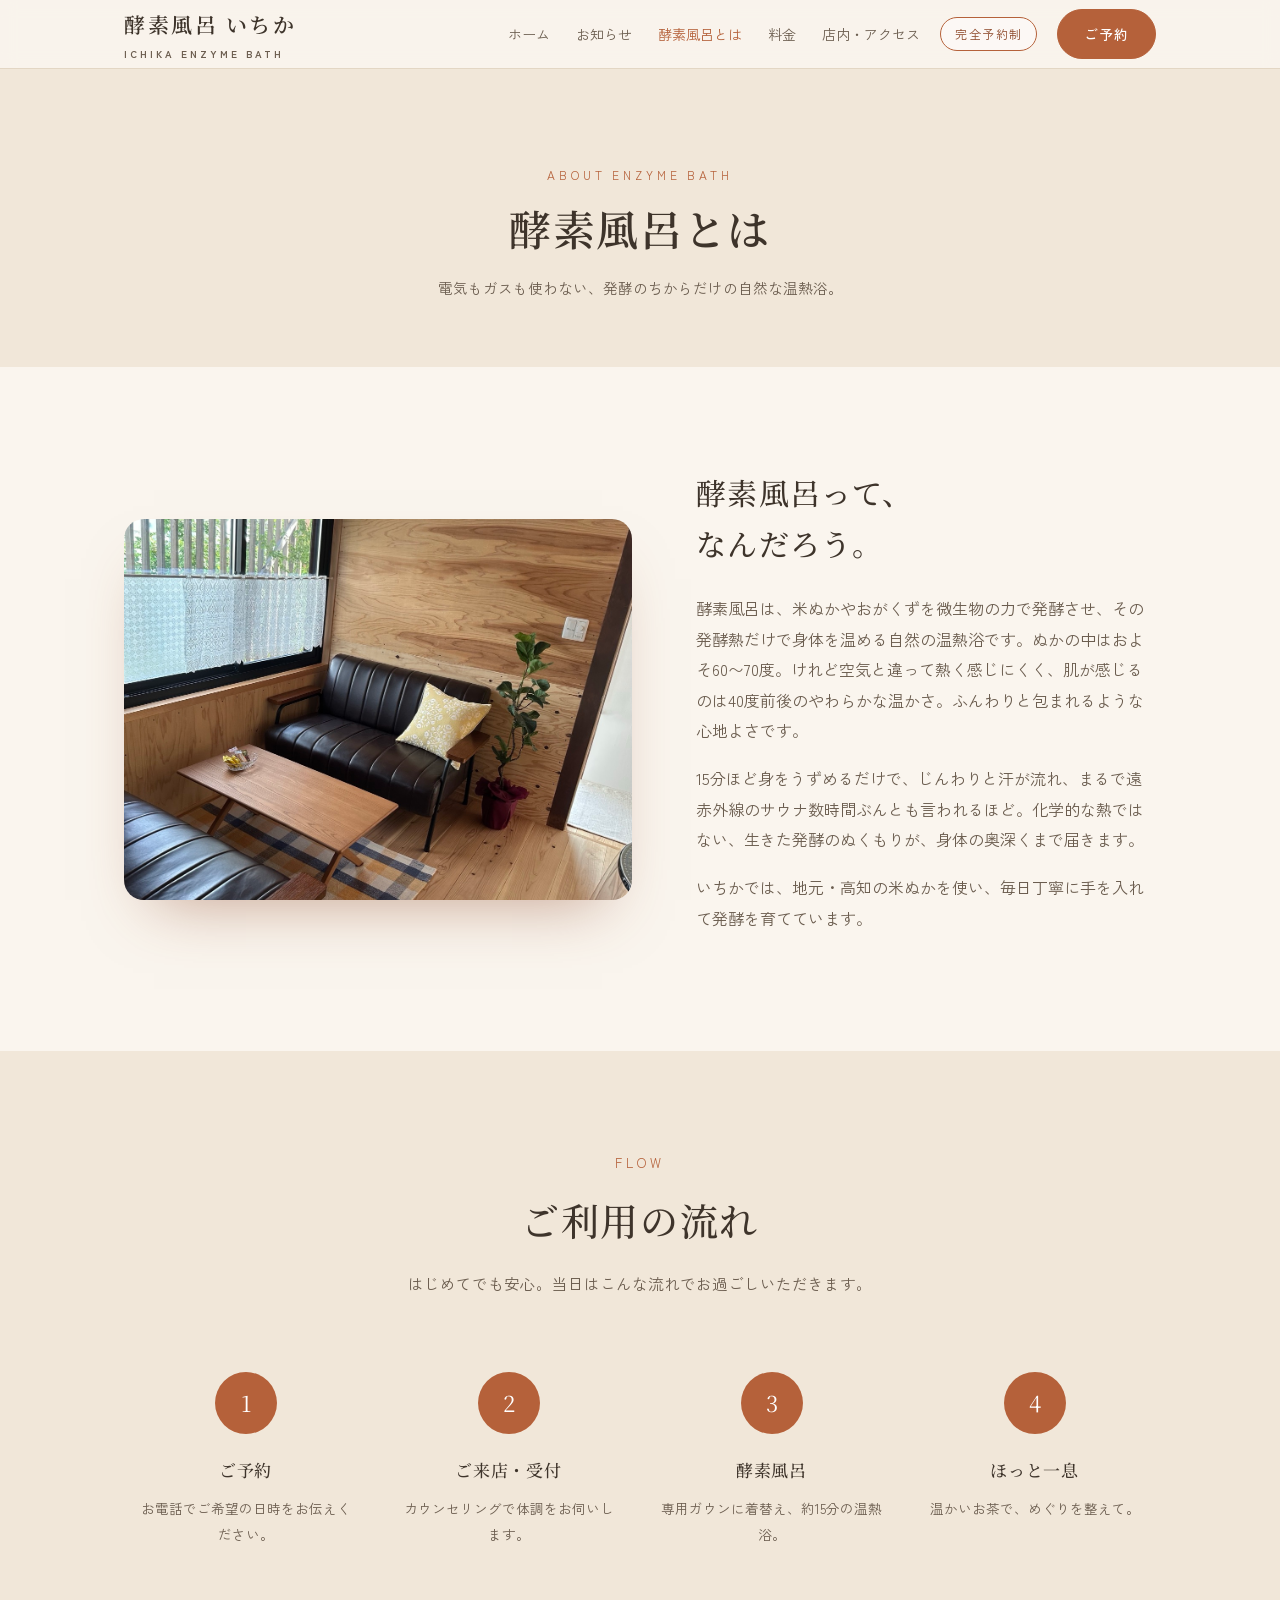
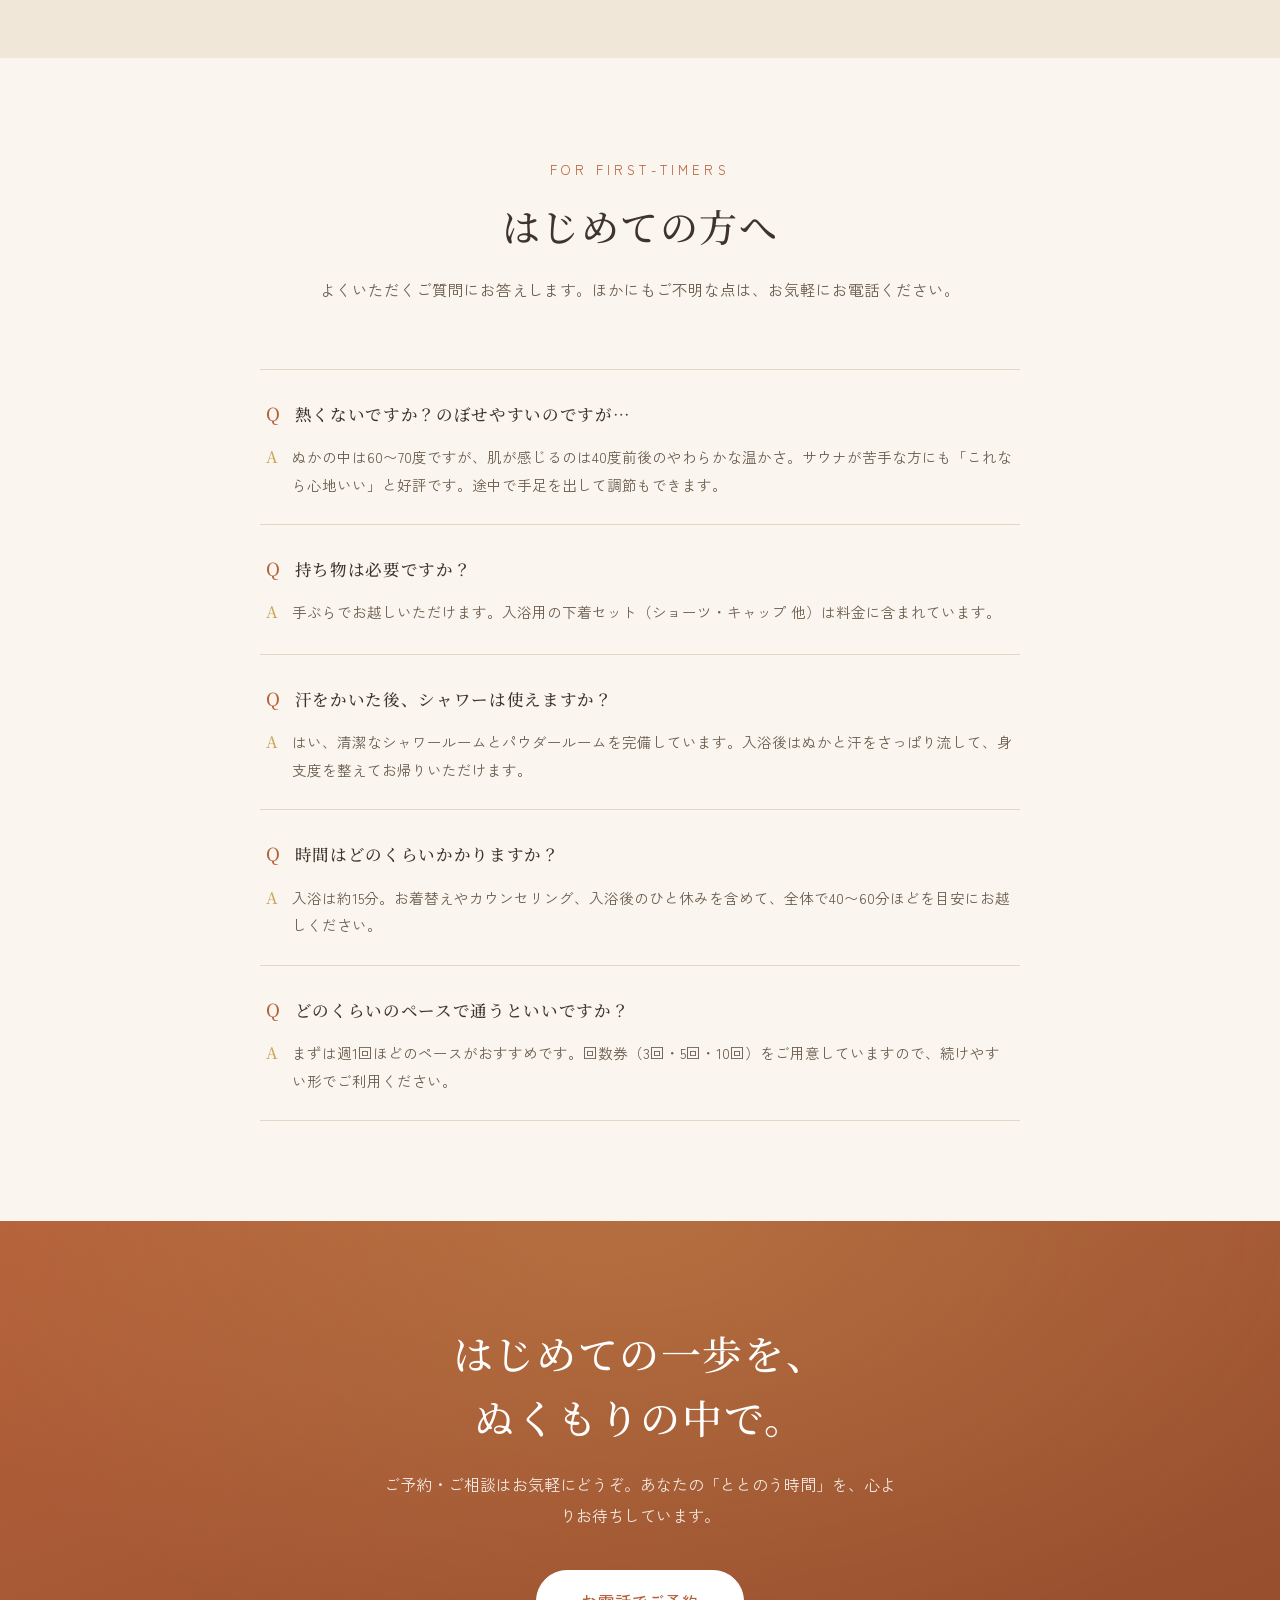
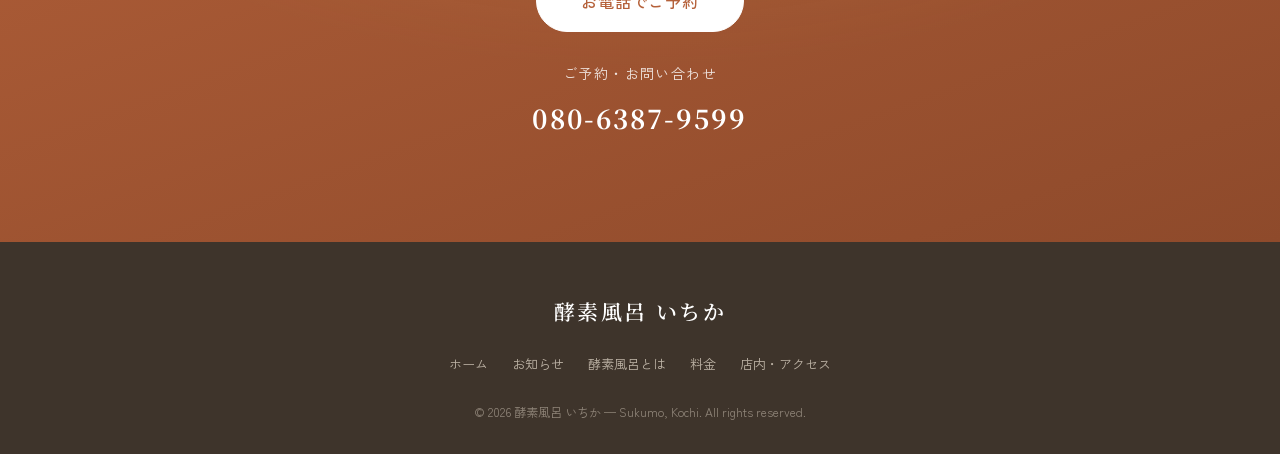
==== about.html @ 2610f12b "Convert LP to multi-page HP (home/news/about/price/access) with shared style.css" ====
<!DOCTYPE html>
<html lang="ja">
<head>
<meta charset="UTF-8" />
<meta name="viewport" content="width=device-width, initial-scale=1.0" />
<title>酵素風呂とは｜酵素風呂 いちか（高知県宿毛市）</title>
<meta name="description" content="酵素風呂の仕組み・効果・ご利用の流れ・よくあるご質問。米ぬかの発酵熱だけで身体を芯から温める、自然の温熱浴です。" />
<link rel="preconnect" href="https://fonts.googleapis.com" />
<link rel="preconnect" href="https://fonts.gstatic.com" crossorigin />
<link href="https://fonts.googleapis.com/css2?family=Noto+Serif+JP:wght@400;500;600&family=Zen+Kaku+Gothic+New:wght@400;500;700&display=swap" rel="stylesheet" />
<link rel="stylesheet" href="style.css" />
</head>
<body>

<header>
  <div class="wrap nav">
    <a href="index.html" class="logo">酵素風呂 いちか<small>ICHIKA ENZYME BATH</small></a>
    <div class="nav-right">
      <nav class="nav-links">
        <a href="index.html">ホーム</a>
        <a href="news.html">お知らせ</a>
        <a href="about.html" class="active">酵素風呂とは</a>
        <a href="price.html">料金</a>
        <a href="access.html">店内・アクセス</a>
      </nav>
      <span class="resv-badge">完全予約制</span>
      <a href="#contact" class="btn">ご予約</a>
    </div>
  </div>
</header>

<div class="page-head">
  <p class="en">ABOUT ENZYME BATH</p>
  <h1>酵素風呂とは</h1>
  <p>電気もガスも使わない、発酵のちからだけの自然な温熱浴。</p>
</div>

<section class="block about">
  <div class="wrap">
    <div class="about-grid">
      <div class="about-visual"><img src="images/lounge1.jpg" alt="酵素風呂いちかの店内 木の温もりある待合スペース" loading="lazy"></div>
      <div>
        <h2>酵素風呂って、<br>なんだろう。</h2>
        <p>酵素風呂は、米ぬかやおがくずを微生物の力で発酵させ、その発酵熱だけで身体を温める自然の温熱浴です。ぬかの中はおよそ60〜70度。けれど空気と違って熱く感じにくく、肌が感じるのは40度前後のやわらかな温かさ。ふんわりと包まれるような心地よさです。</p>
        <p>15分ほど身をうずめるだけで、じんわりと汗が流れ、まるで遠赤外線のサウナ数時間ぶんとも言われるほど。化学的な熱ではない、生きた発酵のぬくもりが、身体の奥深くまで届きます。</p>
        <p>いちかでは、地元・高知の米ぬかを使い、毎日丁寧に手を入れて発酵を育てています。</p>
      </div>
    </div>
  </div>
</section>

<section class="block effects">
  <div class="wrap">
    <p class="label">FLOW</p>
    <h2 class="head">ご利用の流れ</h2>
    <p class="lead">はじめてでも安心。当日はこんな流れでお過ごしいただきます。</p>
    <div class="flow-grid">
      <div class="step"><div class="circle">1</div><h3>ご予約</h3><p>お電話でご希望の日時をお伝えください。</p></div>
      <div class="step"><div class="circle">2</div><h3>ご来店・受付</h3><p>カウンセリングで体調をお伺いします。</p></div>
      <div class="step"><div class="circle">3</div><h3>酵素風呂</h3><p>専用ガウンに着替え、約15分の温熱浴。</p></div>
      <div class="step"><div class="circle">4</div><h3>ほっと一息</h3><p>温かいお茶で、めぐりを整えて。</p></div>
    </div>
  </div>
</section>

<section class="block" id="faq">
  <div class="wrap">
    <p class="label">FOR FIRST-TIMERS</p>
    <h2 class="head">はじめての方へ</h2>
    <p class="lead">よくいただくご質問にお答えします。ほかにもご不明な点は、お気軽にお電話ください。</p>
    <div class="faq-list">
      <div class="faq">
        <p class="q">熱くないですか？のぼせやすいのですが…</p>
        <p class="a">ぬかの中は60〜70度ですが、肌が感じるのは40度前後のやわらかな温かさ。サウナが苦手な方にも「これなら心地いい」と好評です。途中で手足を出して調節もできます。</p>
      </div>
      <div class="faq">
        <p class="q">持ち物は必要ですか？</p>
        <p class="a">手ぶらでお越しいただけます。入浴用の下着セット（ショーツ・キャップ 他）は料金に含まれています。</p>
      </div>
      <div class="faq">
        <p class="q">汗をかいた後、シャワーは使えますか？</p>
        <p class="a">はい、清潔なシャワールームとパウダールームを完備しています。入浴後はぬかと汗をさっぱり流して、身支度を整えてお帰りいただけます。</p>
      </div>
      <div class="faq">
        <p class="q">時間はどのくらいかかりますか？</p>
        <p class="a">入浴は約15分。お着替えやカウンセリング、入浴後のひと休みを含めて、全体で40〜60分ほどを目安にお越しください。</p>
      </div>
      <div class="faq">
        <p class="q">どのくらいのペースで通うといいですか？</p>
        <p class="a">まずは週1回ほどのペースがおすすめです。回数券（3回・5回・10回）をご用意していますので、続けやすい形でご利用ください。</p>
      </div>
    </div>
  </div>
</section>

<section class="block cta" id="contact">
  <div class="wrap">
    <h2>はじめての一歩を、<br>ぬくもりの中で。</h2>
    <p>ご予約・ご相談はお気軽にどうぞ。あなたの「ととのう時間」を、心よりお待ちしています。</p>
    <a href="tel:08063879599" class="btn">お電話でご予約</a>
    <div class="tel">ご予約・お問い合わせ<strong><a href="tel:08063879599" style="color:#fff">080-6387-9599</a></strong></div>
  </div>
</section>

<footer>
  <div class="wrap">
    <div class="logo">酵素風呂 いちか</div>
    <div class="fnav">
      <a href="index.html">ホーム</a>
      <a href="news.html">お知らせ</a>
      <a href="about.html">酵素風呂とは</a>
      <a href="price.html">料金</a>
      <a href="access.html">店内・アクセス</a>
    </div>
    <p class="copy">© 2026 酵素風呂 いちか — Sukumo, Kochi. All rights reserved.</p>
  </div>
</footer>

</body>
</html>
---- style.css ----
:root{
  --cream:#FAF5EE;
  --cream-2:#F1E7D9;
  --clay:#B5613A;
  --clay-dark:#8E4A2B;
  --brown:#3E342B;
  --brown-soft:#6B5D4F;
  --sage:#8A9A7B;
  --gold:#C9A75A;
  --line:#E3D6C4;
}
*{margin:0;padding:0;box-sizing:border-box}
html{scroll-behavior:smooth}
body{
  font-family:"Zen Kaku Gothic New",sans-serif;
  color:var(--brown);
  background:var(--cream);
  line-height:1.9;
  font-size:16px;
  -webkit-font-smoothing:antialiased;
}
h1,h2,h3,.serif{font-family:"Noto Serif JP",serif;font-weight:500;letter-spacing:.04em}
img{max-width:100%;display:block}
a{color:inherit;text-decoration:none}
.wrap{max-width:1080px;margin:0 auto;padding:0 24px}
.accent{color:var(--clay)}

/* header */
header{position:fixed;top:0;left:0;right:0;z-index:50;
  background:rgba(250,245,238,.92);backdrop-filter:blur(8px);
  border-bottom:1px solid var(--line)}
.nav{display:flex;align-items:center;justify-content:space-between;height:68px}
.logo{font-family:"Noto Serif JP",serif;font-size:21px;font-weight:600;letter-spacing:.12em;white-space:nowrap}
.logo small{display:block;font-size:10px;letter-spacing:.3em;color:var(--brown-soft);font-family:"Zen Kaku Gothic New"}
.nav-right{display:flex;align-items:center;gap:20px}
.nav-links{display:flex;gap:26px;align-items:center;font-size:14px}
.nav-links a{color:var(--brown-soft);transition:color .2s}
.nav-links a:hover,.nav-links a.active{color:var(--clay)}
.resv-badge{font-size:12px;letter-spacing:.12em;color:var(--clay-dark);
  border:1px solid var(--clay);border-radius:999px;padding:5px 14px;white-space:nowrap;
  background:rgba(255,255,255,.4)}
.btn{display:inline-block;background:var(--clay);color:#fff;padding:11px 26px;border-radius:999px;
  font-size:14px;font-weight:500;letter-spacing:.06em;transition:.25s;border:1px solid var(--clay);white-space:nowrap}
.btn:hover{background:var(--clay-dark);border-color:var(--clay-dark)}
.btn-outline{background:transparent;color:var(--clay)}
.btn-outline:hover{background:var(--clay);color:#fff}

/* hero (home) */
.hero{position:relative;min-height:88vh;display:flex;align-items:center;
  background:
    linear-gradient(100deg, rgba(250,243,232,.95) 0%, rgba(248,238,222,.85) 45%, rgba(240,222,196,.55) 100%),
    url(images/exterior.jpg) center/cover no-repeat;
  overflow:hidden;padding-top:68px}
.hero::after{content:"";position:absolute;right:-120px;bottom:-120px;width:520px;height:520px;
  border-radius:50%;background:radial-gradient(circle,rgba(181,97,58,.16),transparent 70%)}
.hero-inner{position:relative;z-index:2;max-width:660px}
.hero .eyebrow{display:inline-block;font-size:13px;letter-spacing:.28em;color:var(--clay-dark);
  border:1px solid var(--clay);border-radius:999px;padding:7px 20px;margin-bottom:28px;background:rgba(255,255,255,.4)}
.hero h1{font-size:clamp(34px,6vw,58px);line-height:1.5;font-weight:600;margin-bottom:26px}
.hero h1 .sm{font-size:.55em;display:block;color:var(--brown-soft);font-weight:400;letter-spacing:.1em;margin-top:14px}
.hero p{font-size:17px;color:var(--brown-soft);max-width:520px;margin-bottom:40px}
.hero-cta{display:flex;gap:16px;flex-wrap:wrap}
.hero .place{margin-top:38px;font-size:13px;letter-spacing:.18em;color:var(--brown-soft)}

/* page head (subpages) */
.page-head{padding:150px 0 66px;background:var(--cream-2);text-align:center}
.page-head .en{font-size:12px;letter-spacing:.32em;color:var(--clay);margin-bottom:10px}
.page-head h1{font-size:clamp(28px,5vw,42px);font-weight:600;line-height:1.5}
.page-head p{margin-top:14px;font-size:14.5px;color:var(--brown-soft)}

/* news */
.news-strip{background:var(--cream);border-bottom:1px solid var(--line);padding:16px 0}
.news-strip .in{display:flex;gap:16px;align-items:baseline;font-size:14px;flex-wrap:wrap}
.news-strip .tag{color:#fff;background:var(--clay);border-radius:999px;font-size:11px;padding:3px 12px;white-space:nowrap}
.news-strip time{color:var(--clay);font-size:13px;font-weight:500;white-space:nowrap}
.news-strip a.news-more{color:var(--clay);font-size:13px;margin-left:auto;white-space:nowrap}
.news-list{max-width:760px;margin:0 auto}
.news-item{display:flex;gap:24px;padding:24px 6px;border-bottom:1px solid var(--line);align-items:baseline}
.news-item:first-child{border-top:1px solid var(--line)}
.news-item time{font-size:13px;color:var(--clay);white-space:nowrap;font-weight:500}
.news-item p{font-size:15px;color:var(--brown-soft)}

/* section base */
section.block{padding:100px 0}
.label{text-align:center;font-size:13px;letter-spacing:.32em;color:var(--clay);margin-bottom:14px}
.head{text-align:center;font-size:clamp(26px,4vw,38px);margin-bottom:18px;line-height:1.6}
.lead{text-align:center;color:var(--brown-soft);max-width:640px;margin:0 auto 64px;font-size:15.5px}
.more-link{display:inline-block;margin-top:26px;color:var(--clay);font-size:14px;
  border-bottom:1px solid var(--clay);padding-bottom:2px}

/* about */
.about{background:var(--cream)}
.about-grid{display:grid;grid-template-columns:1.05fr .95fr;gap:64px;align-items:center}
.about-visual{aspect-ratio:4/3;border-radius:20px;position:relative;overflow:hidden;
  box-shadow:0 30px 60px -30px rgba(142,74,43,.5)}
.about-visual img{width:100%;height:100%;object-fit:cover;display:block}
.about h2{font-size:30px;line-height:1.7;margin-bottom:24px}
.about p{color:var(--brown-soft);margin-bottom:18px}

/* effects */
.effects{background:var(--cream-2)}
.eff-grid{display:grid;grid-template-columns:repeat(auto-fit,minmax(220px,1fr));gap:24px}
.eff-card{background:var(--cream);border-radius:16px;padding:38px 28px;text-align:center;
  border:1px solid var(--line);transition:.3s}
.eff-card:hover{transform:translateY(-6px);box-shadow:0 24px 40px -28px rgba(62,52,43,.4)}
.eff-ic{width:64px;height:64px;border-radius:50%;margin:0 auto 22px;display:flex;align-items:center;
  justify-content:center;font-size:28px;background:rgba(181,97,58,.1);color:var(--clay)}
.eff-card h3{font-size:19px;margin-bottom:12px}
.eff-card p{font-size:14px;color:var(--brown-soft)}

/* commitment */
.commit-grid{display:grid;grid-template-columns:repeat(auto-fit,minmax(260px,1fr));gap:30px}
.commit{padding:8px}
.commit .num{font-family:"Noto Serif JP";font-size:15px;letter-spacing:.3em;color:var(--gold);margin-bottom:16px}
.commit h3{font-size:21px;margin-bottom:14px;line-height:1.6}
.commit p{font-size:14.5px;color:var(--brown-soft)}
.commit-line{width:36px;height:2px;background:var(--clay);margin-bottom:20px}

/* facility gallery */
.gal-grid{display:grid;grid-template-columns:repeat(auto-fit,minmax(230px,1fr));gap:18px}
.gal{border-radius:14px;overflow:hidden;background:var(--cream);border:1px solid var(--line)}
.gal img{width:100%;aspect-ratio:4/3;object-fit:cover;display:block}
.gal p{font-size:13px;color:var(--brown-soft);padding:10px 14px;text-align:center}

/* price */
.price{background:linear-gradient(165deg,#473A2E,#2E251C);color:#F3E9DA}
.price .label{color:var(--gold)}
.price .head{color:#fff}
.price .lead{color:rgba(243,233,218,.7)}
.price-grid{display:grid;grid-template-columns:repeat(auto-fit,minmax(195px,1fr));gap:20px;max-width:920px;margin:0 auto}
.pcard{background:rgba(255,255,255,.05);border:1px solid rgba(201,167,90,.3);border-radius:16px;
  padding:18px 22px;text-align:center}
.pcard.feature{background:rgba(201,167,90,.12);border-color:var(--gold)}
.pcard .tag{font-size:12px;letter-spacing:.2em;color:var(--gold)}
.pcard h3{color:#fff;font-size:16px;margin:5px 0 6px}
.pcard .amount{font-size:30px;font-family:"Noto Serif JP";color:#fff}
.pcard .amount small{font-size:13px;color:rgba(243,233,218,.7)}
.pcard p{font-size:12.5px;color:rgba(243,233,218,.65);margin-top:6px}
.price .note{text-align:center;margin-top:40px;font-size:13px;color:rgba(243,233,218,.55)}

/* flow */
.flow-grid{display:grid;grid-template-columns:repeat(auto-fit,minmax(180px,1fr));gap:20px}
.step{text-align:center;padding:10px}
.step .circle{width:62px;height:62px;border-radius:50%;background:var(--clay);color:#fff;
  display:flex;align-items:center;justify-content:center;font-family:"Noto Serif JP";font-size:22px;
  margin:0 auto 20px}
.step h3{font-size:17px;margin-bottom:10px}
.step p{font-size:13.5px;color:var(--brown-soft)}

/* voice */
.voice{background:var(--cream-2)}
.v-grid{display:grid;grid-template-columns:repeat(auto-fit,minmax(280px,1fr));gap:24px}
.v-card{background:var(--cream);border-radius:16px;padding:34px;border:1px solid var(--line)}
.v-card .stars{color:var(--gold);letter-spacing:.2em;margin-bottom:16px}
.v-card p{font-size:14.5px;color:var(--brown-soft);margin-bottom:18px}
.v-card .who{font-size:13px;color:var(--brown);font-weight:500}

/* faq */
.faq-list{max-width:760px;margin:0 auto}
.faq{border-bottom:1px solid var(--line);padding:26px 6px}
.faq:first-child{border-top:1px solid var(--line)}
.faq .q{display:flex;gap:14px;align-items:baseline;font-size:16.5px;font-weight:500;
  font-family:"Noto Serif JP",serif;letter-spacing:.04em}
.faq .q::before{content:"Q";color:var(--clay);font-size:18px;font-family:"Noto Serif JP"}
.faq .a{display:flex;gap:14px;align-items:baseline;margin-top:12px;font-size:14.5px;
  color:var(--brown-soft)}
.faq .a::before{content:"A";color:var(--gold);font-size:16px;font-family:"Noto Serif JP";font-weight:500}

/* info */
.info-grid{display:grid;grid-template-columns:1fr 1fr;gap:56px;align-items:center}
.info dl{display:grid;grid-template-columns:90px 1fr;row-gap:18px;font-size:15px}
.info dt{color:var(--clay);font-weight:500}
.info dd{color:var(--brown-soft)}
.map{aspect-ratio:4/3;border-radius:20px;width:100%;border:0;display:block}

/* cta */
.cta{background:
    radial-gradient(100% 120% at 50% 0%, rgba(201,167,90,.25), transparent 60%),
    linear-gradient(160deg,#B5613A,#8E4A2B);
  color:#fff;text-align:center}
.cta h2{font-size:clamp(26px,4vw,40px);margin-bottom:20px;line-height:1.6}
.cta p{color:rgba(255,255,255,.85);max-width:520px;margin:0 auto 40px}
.cta .btn{background:#fff;color:var(--clay);border-color:#fff;font-size:16px;padding:15px 44px}
.cta .btn:hover{background:var(--cream)}
.cta .tel{margin-top:28px;font-size:14px;letter-spacing:.1em;color:rgba(255,255,255,.85)}
.cta .tel strong{font-family:"Noto Serif JP";font-size:26px;display:block;margin-top:6px;letter-spacing:.08em}

/* footer */
footer{background:var(--brown);color:rgba(243,233,218,.7);padding:50px 0 30px;text-align:center}
footer .logo{color:#fff;margin-bottom:16px}
footer .fnav{display:flex;gap:24px;justify-content:center;flex-wrap:wrap;font-size:13px;margin:20px 0}
footer .fnav a{color:rgba(243,233,218,.7)}
footer .copy{font-size:12px;color:rgba(243,233,218,.45);margin-top:24px}

@media(max-width:860px){
  .nav-links{display:none}
  .nav-right{gap:10px}
  .resv-badge{font-size:11px;padding:4px 11px;letter-spacing:.08em}
  .btn{padding:9px 18px;font-size:13px}
  .about-grid,.info-grid{grid-template-columns:1fr;gap:40px}
  section.block{padding:80px 0}
  .hero{min-height:auto;padding:130px 0 90px}
  .page-head{padding:120px 0 50px}
}
@media(max-width:460px){
  .wrap{padding:0 16px}
  .nav{height:60px}
  .logo{font-size:15.5px;letter-spacing:.02em}
  .logo small{font-size:9px;letter-spacing:.18em}
  .nav-right{gap:7px}
  .resv-badge{font-size:10px;padding:4px 8px;letter-spacing:0}
  .btn{padding:7px 13px;font-size:12px;letter-spacing:.02em}
  .hero{padding:110px 0 80px}
  .page-head{padding:100px 0 44px}
}
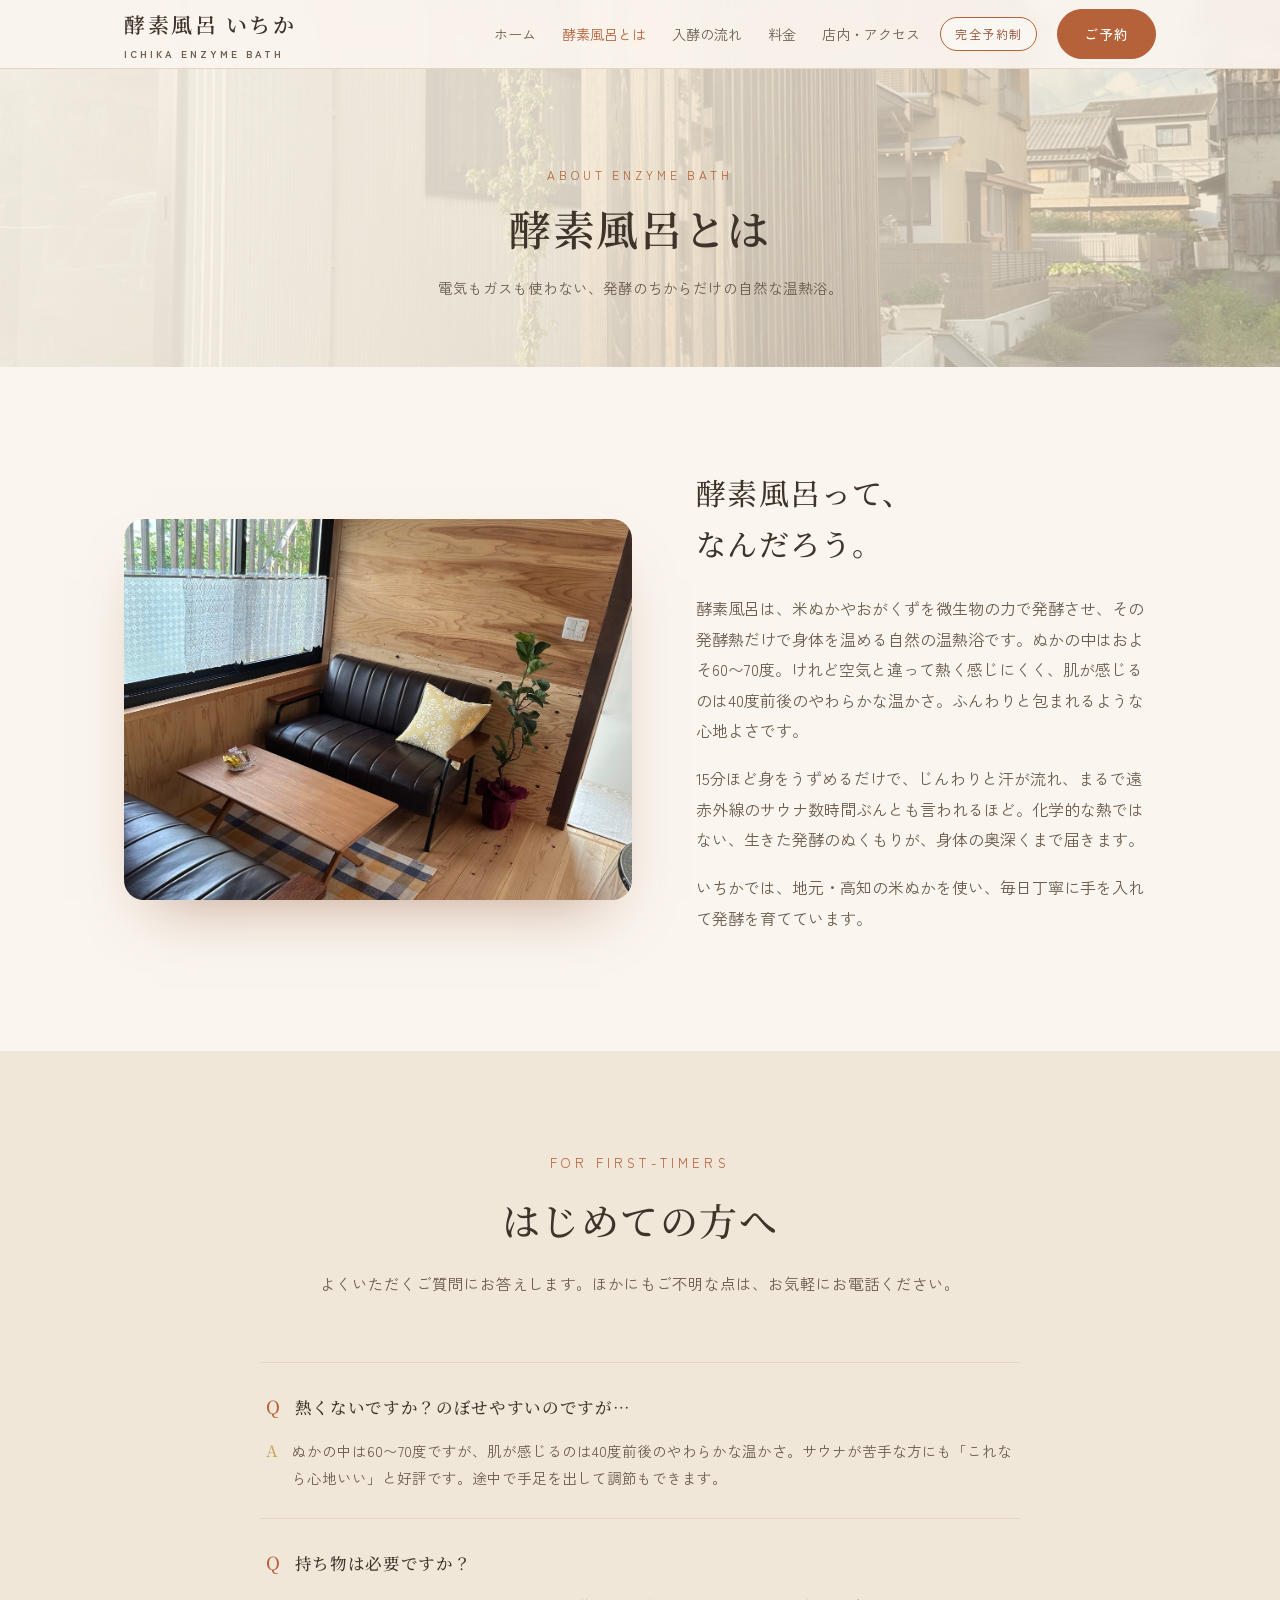
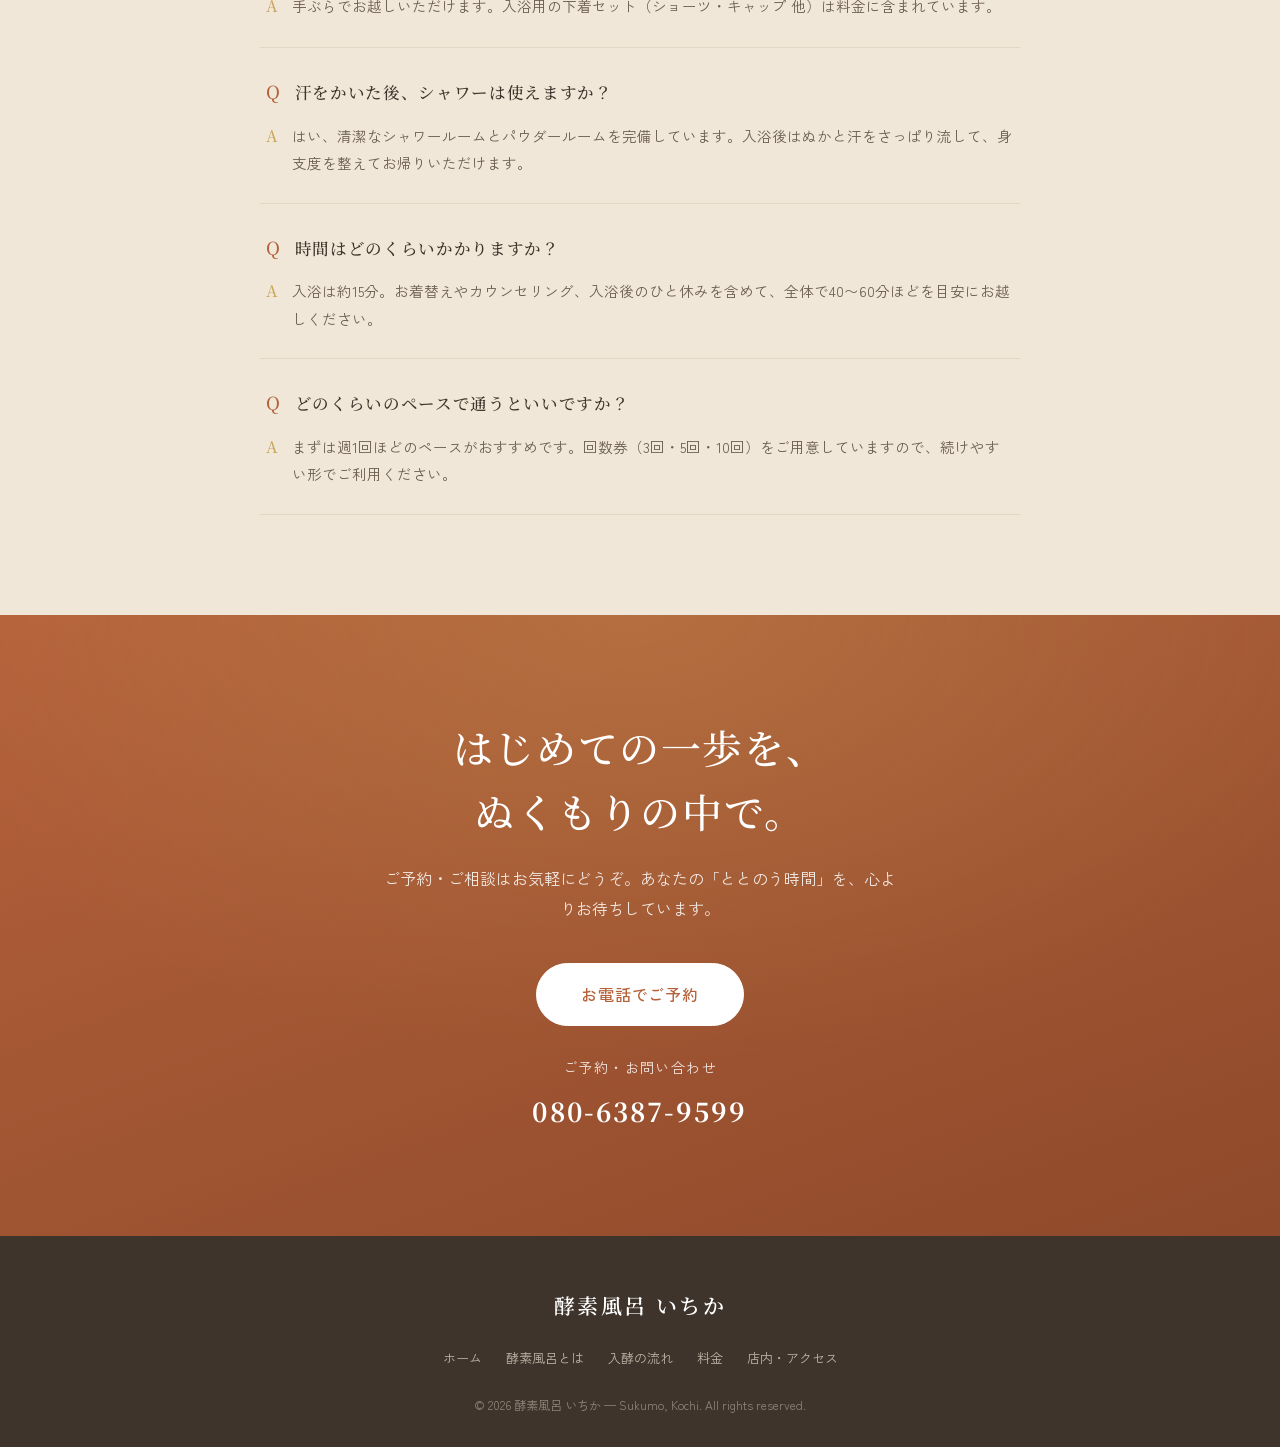
==== commit da8370fa: "Replace news page with 入酵の流れ (flow) page" ====
--- a/about.html
+++ b/about.html
@@ -18,8 +18,8 @@
     <div class="nav-right">
       <nav class="nav-links">
         <a href="index.html">ホーム</a>
-        <a href="news.html">お知らせ</a>
         <a href="about.html" class="active">酵素風呂とは</a>
+        <a href="flow.html">入酵の流れ</a>
         <a href="price.html">料金</a>
         <a href="access.html">店内・アクセス</a>
       </nav>
@@ -49,21 +49,7 @@
   </div>
 </section>
 
-<section class="block effects">
-  <div class="wrap">
-    <p class="label">FLOW</p>
-    <h2 class="head">ご利用の流れ</h2>
-    <p class="lead">はじめてでも安心。当日はこんな流れでお過ごしいただきます。</p>
-    <div class="flow-grid">
-      <div class="step"><div class="circle">1</div><h3>ご予約</h3><p>お電話でご希望の日時をお伝えください。</p></div>
-      <div class="step"><div class="circle">2</div><h3>ご来店・受付</h3><p>カウンセリングで体調をお伺いします。</p></div>
-      <div class="step"><div class="circle">3</div><h3>酵素風呂</h3><p>専用ガウンに着替え、約15分の温熱浴。</p></div>
-      <div class="step"><div class="circle">4</div><h3>ほっと一息</h3><p>温かいお茶で、めぐりを整えて。</p></div>
-    </div>
-  </div>
-</section>
-
-<section class="block" id="faq">
+<section class="block effects" id="faq">
   <div class="wrap">
     <p class="label">FOR FIRST-TIMERS</p>
     <h2 class="head">はじめての方へ</h2>
@@ -107,8 +93,8 @@
     <div class="logo">酵素風呂 いちか</div>
     <div class="fnav">
       <a href="index.html">ホーム</a>
-      <a href="news.html">お知らせ</a>
       <a href="about.html">酵素風呂とは</a>
+      <a href="flow.html">入酵の流れ</a>
       <a href="price.html">料金</a>
       <a href="access.html">店内・アクセス</a>
     </div>
--- a/style.css
+++ b/style.css
@@ -63,22 +63,13 @@
 .hero .place{margin-top:38px;font-size:13px;letter-spacing:.18em;color:var(--brown-soft)}
 
 /* page head (subpages) */
-.page-head{padding:150px 0 66px;background:var(--cream-2);text-align:center}
+.page-head{padding:150px 0 66px;text-align:center;
+  background:
+    linear-gradient(100deg, rgba(250,243,232,.95) 0%, rgba(248,238,222,.85) 45%, rgba(240,222,196,.6) 100%),
+    url(images/exterior.jpg) center/cover no-repeat}
 .page-head .en{font-size:12px;letter-spacing:.32em;color:var(--clay);margin-bottom:10px}
 .page-head h1{font-size:clamp(28px,5vw,42px);font-weight:600;line-height:1.5}
 .page-head p{margin-top:14px;font-size:14.5px;color:var(--brown-soft)}
-
-/* news */
-.news-strip{background:var(--cream);border-bottom:1px solid var(--line);padding:16px 0}
-.news-strip .in{display:flex;gap:16px;align-items:baseline;font-size:14px;flex-wrap:wrap}
-.news-strip .tag{color:#fff;background:var(--clay);border-radius:999px;font-size:11px;padding:3px 12px;white-space:nowrap}
-.news-strip time{color:var(--clay);font-size:13px;font-weight:500;white-space:nowrap}
-.news-strip a.news-more{color:var(--clay);font-size:13px;margin-left:auto;white-space:nowrap}
-.news-list{max-width:760px;margin:0 auto}
-.news-item{display:flex;gap:24px;padding:24px 6px;border-bottom:1px solid var(--line);align-items:baseline}
-.news-item:first-child{border-top:1px solid var(--line)}
-.news-item time{font-size:13px;color:var(--clay);white-space:nowrap;font-weight:500}
-.news-item p{font-size:15px;color:var(--brown-soft)}
 
 /* section base */
 section.block{padding:100px 0}
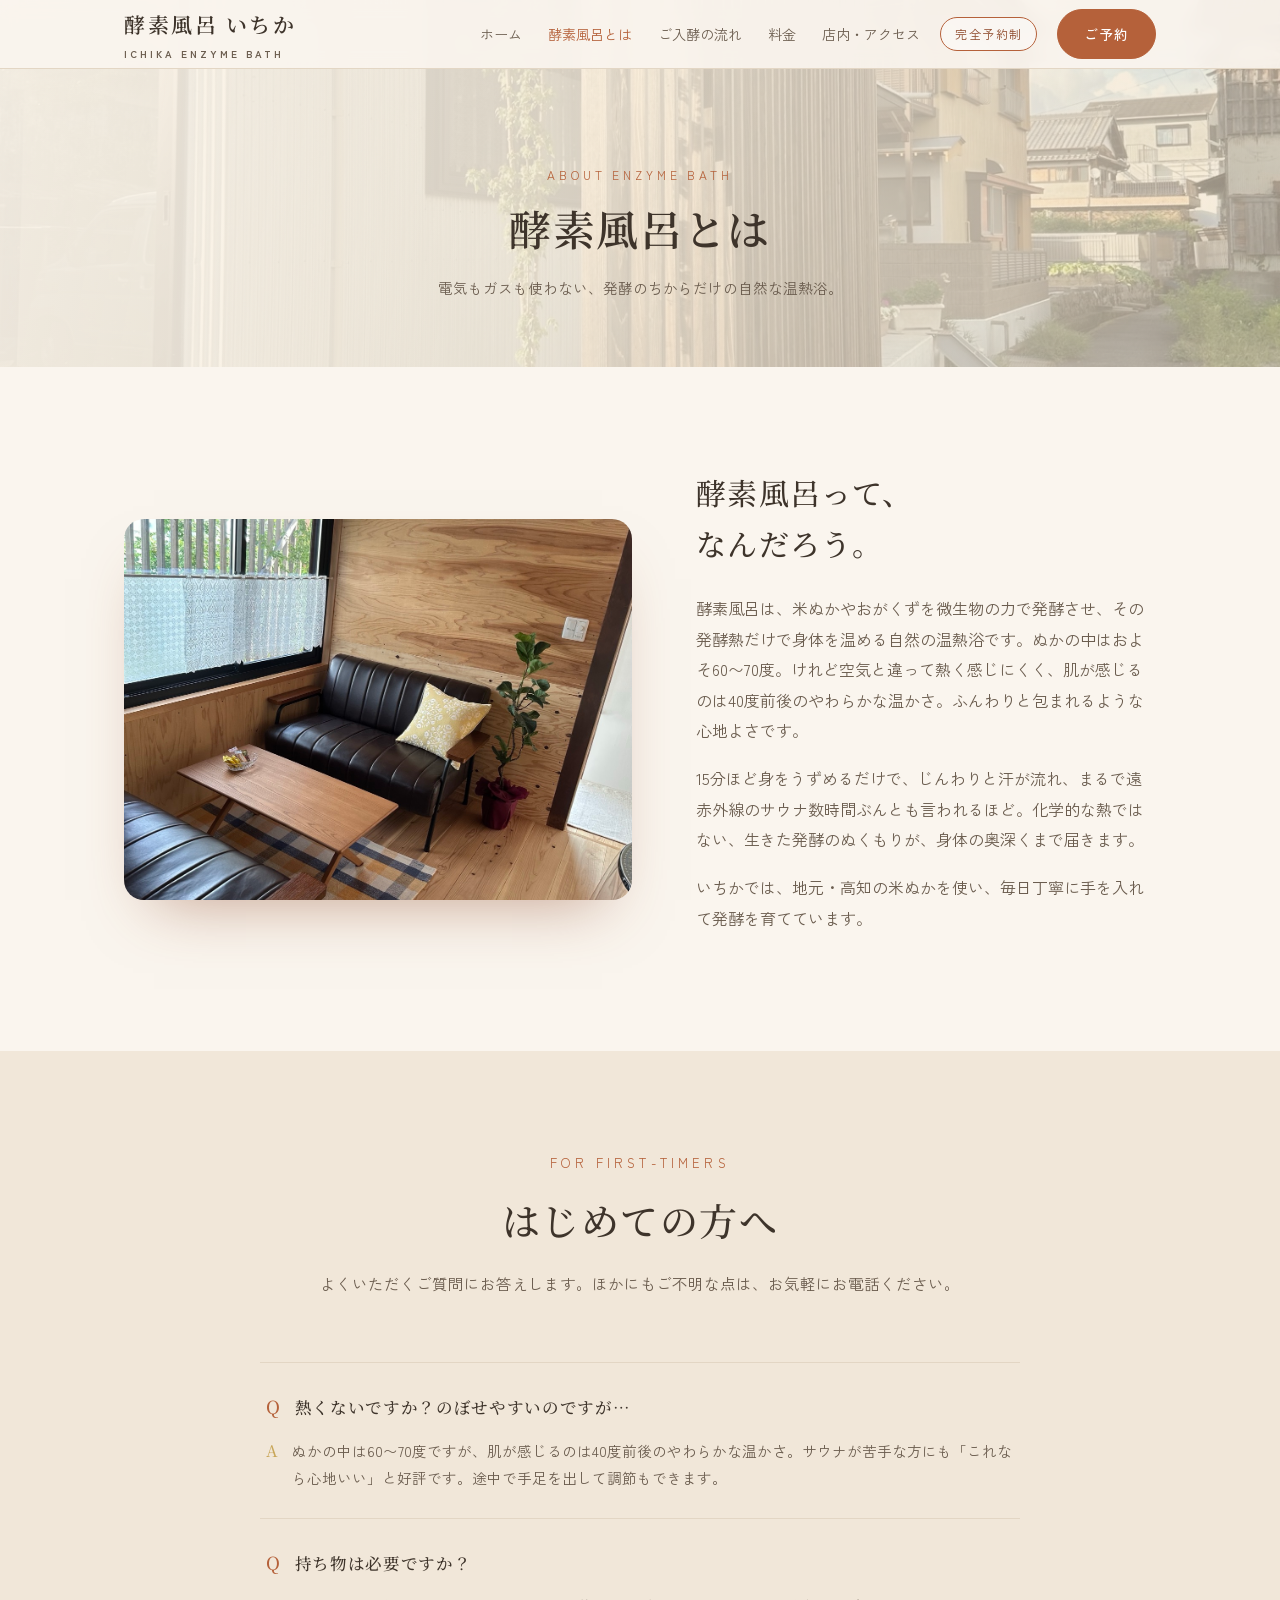
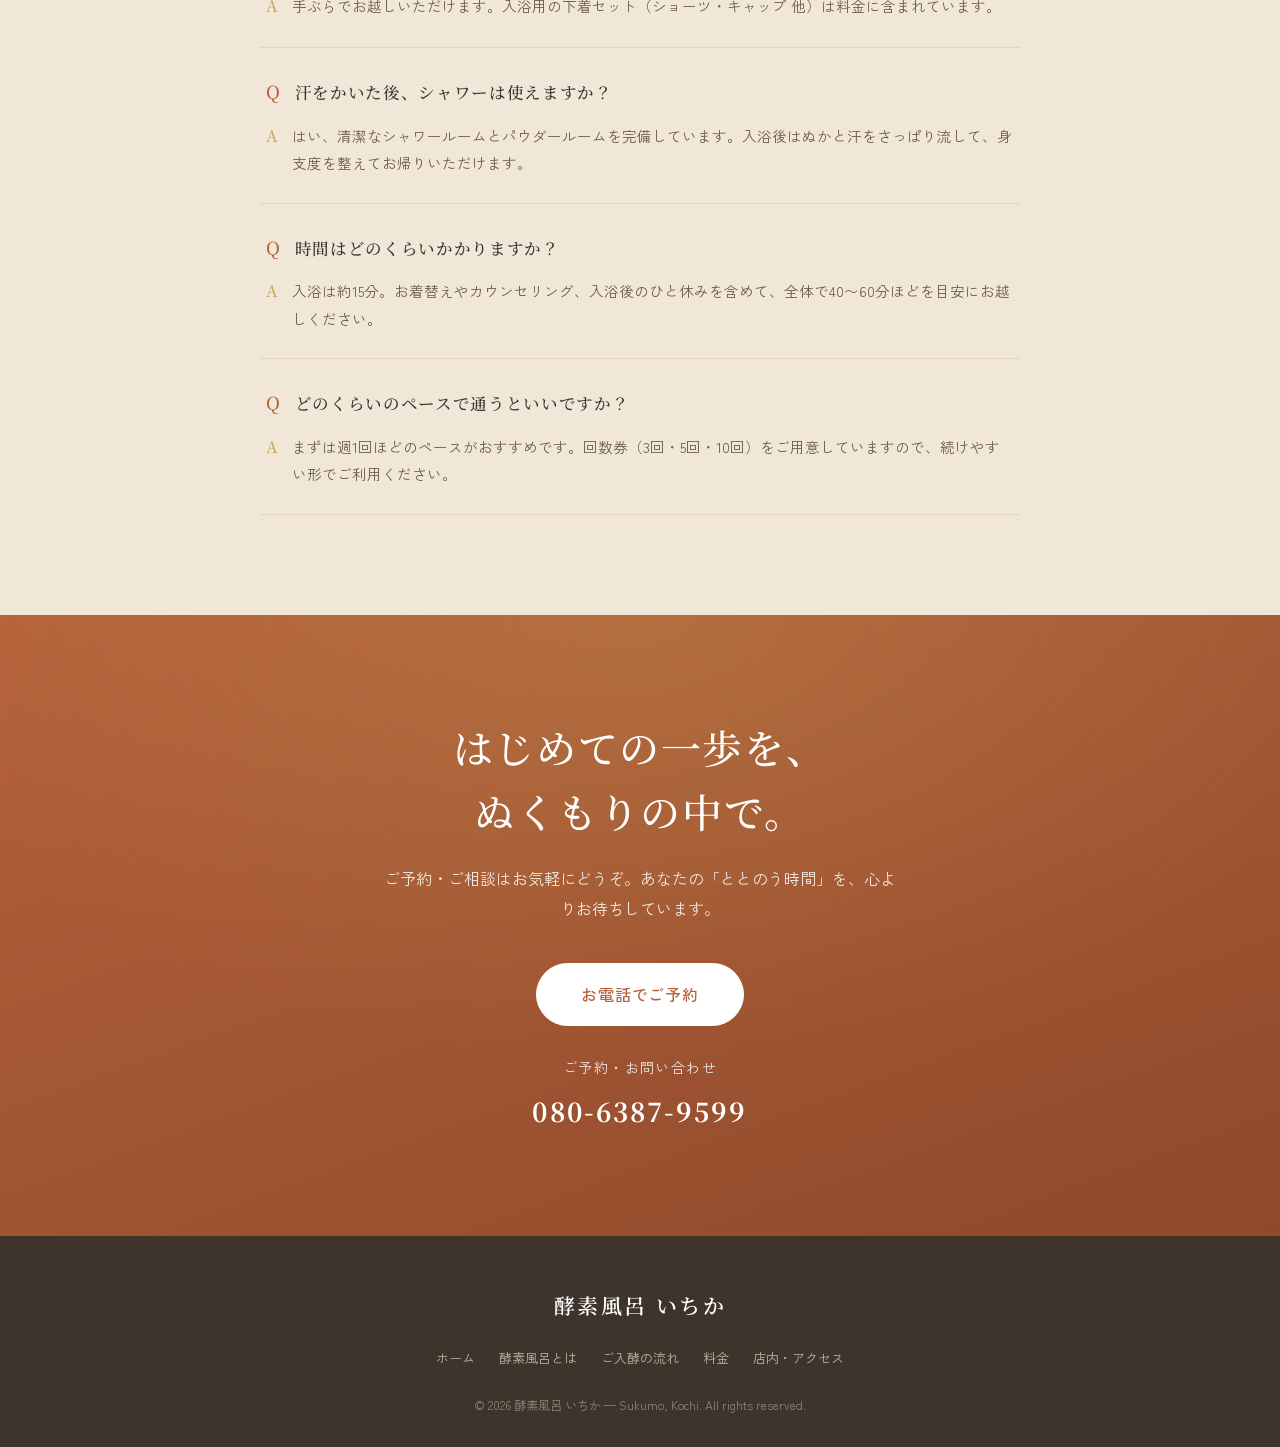
==== commit d9fcc9c2: "Rename to ご入酵の流れ, drop reservation step (5 steps)" ====
--- a/about.html
+++ b/about.html
@@ -19,7 +19,7 @@
       <nav class="nav-links">
         <a href="index.html">ホーム</a>
         <a href="about.html" class="active">酵素風呂とは</a>
-        <a href="flow.html">入酵の流れ</a>
+        <a href="flow.html">ご入酵の流れ</a>
         <a href="price.html">料金</a>
         <a href="access.html">店内・アクセス</a>
       </nav>
@@ -94,7 +94,7 @@
     <div class="fnav">
       <a href="index.html">ホーム</a>
       <a href="about.html">酵素風呂とは</a>
-      <a href="flow.html">入酵の流れ</a>
+      <a href="flow.html">ご入酵の流れ</a>
       <a href="price.html">料金</a>
       <a href="access.html">店内・アクセス</a>
     </div>
